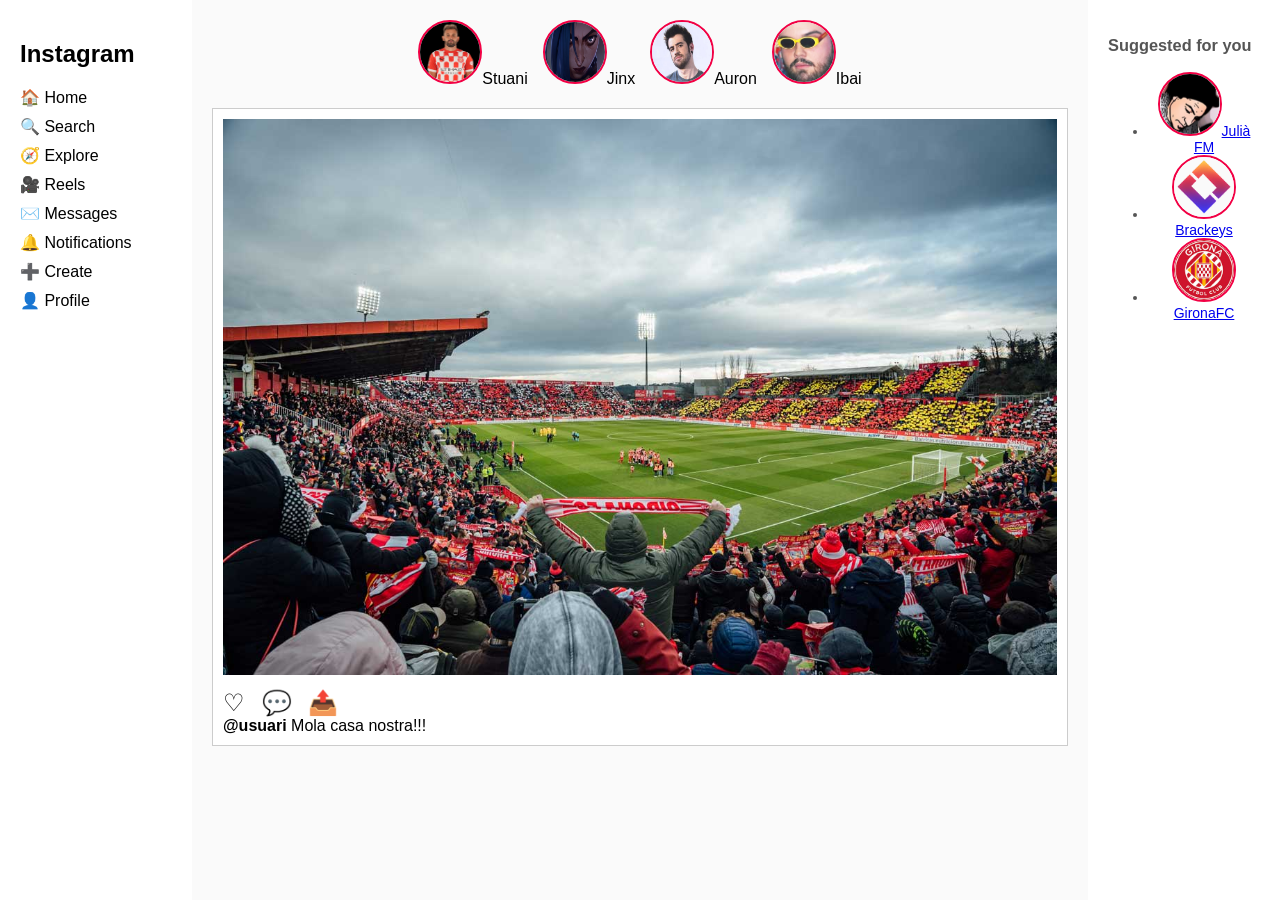
==== 04_task/index.html @ f1cdd02f "Add files via upload" ====
<!DOCTYPE html>
<html lang="ca">
<head>
    <meta charset="UTF-8">
    <meta name="viewport" content="width=device-width, initial-scale=1.0">
    <title>Instagram</title>
    <link rel="stylesheet" href="style.css">
    <script defer src="script.js"></script>
</head>
<body>
    <div class="container">
        <aside class="sidebar-left">
            <h2>Instagram</h2>
            <nav>
                <a href="#">🏠 Home</a>
                <a href="#">🔍 Search</a>
                <a href="#">🧭 Explore</a>
                <a href="#">🎥 Reels</a>
                <a href="#">✉️ Messages</a>
                <a href="#">🔔 Notifications</a>
                <a href="#">➕ Create</a>
                <a href="#">👤 Profile</a>
            </nav>
        </aside>

        <main>
            <div class="stories">
                <div class="story"><img src="img/user1.png"><span>Stuani</span></div>
                <div class="story"><img src="img/user2.png"><span>Jinx</span></div>
                <div class="story"><img src="img/user3.png"><span>Auron</span></div>
                <div class="story"><img src="img/user4.png"><span>Ibai</span></div>
            </div>

            <div class="post">
                <div class="post-img">
                    <img src="img/post1.jpg" alt="Publicació">
                </div>
                <div class="post-actions">
                    <span class="icon heart">♡</span>
                    <span class="icon">💬</span>
                    <span class="icon">📤</span>
                </div>
                <div class="post-caption">
                    <strong>@usuari</strong> Mola casa nostra!!!
                </div>
            </div>
        </main>

        <aside class="sidebar-right">
            <h3>Suggested for you</h3>
            <ul>
                <li><a href="https://www.youtube.com/@julianfernandezmartinez5844"><div class="story"><img src="img/user5.png"><span>Julià FM</span></div></a></li>
                <li><a href="https://www.youtube.com/@Brackeys"><div class="story"><img src="img/user6.png"><span>Brackeys</span></div></a></li>
                <li><a href="https://drive.google.com/drive/folders/1IlvHCIW65Ceyk34OA_nxalw5U4s62rRo?usp=sharing"><div class="story"><img src="img/user7.png"><span>GironaFC</span></div></a></li>
            </ul>

        </aside>
    </div>
</body>
</html>
---- 04_task/style.css ----
body {
    margin: 0;
    font-family: Arial, sans-serif;
    background: #fafafa;
}

.container {
    display: flex;
    justify-content: space-between;
}

.sidebar-left, .sidebar-right {
    width: 15%;
    padding: 20px;
    background: #fff;
    height: 100vh;
    box-sizing: border-box;
}

.sidebar-left h2 {
    font-size: 24px;
    margin-bottom: 20px;
}

.sidebar-left nav a {
    display: block;
    margin: 10px 0;
    text-decoration: none;
    color: black;
}

.sidebar-right {
    font-size: 14px;
    color: #555;
}

main {
    width: 70%;
    padding: 20px;
    box-sizing: border-box;
}

.stories {
    display: flex;
    justify-content: center;
    gap: 15px;
    margin-bottom: 20px;
}

.story {
    text-align: center;
}

.story img {
    width: 60px;
    height: 60px;
    border-radius: 50%;
    border: 2px solid #f20044;
}

.post {
    background: white;
    padding: 10px;
    margin-bottom: 20px;
    border: 1px solid #ccc;
}

.post-img img {
    width: 100%;
}

.post-actions {
    margin-top: 10px;
    font-size: 24px;
}

.icon {
    margin-right: 10px;
    cursor: pointer;
}

.heart.clicked {
    color: red;
}
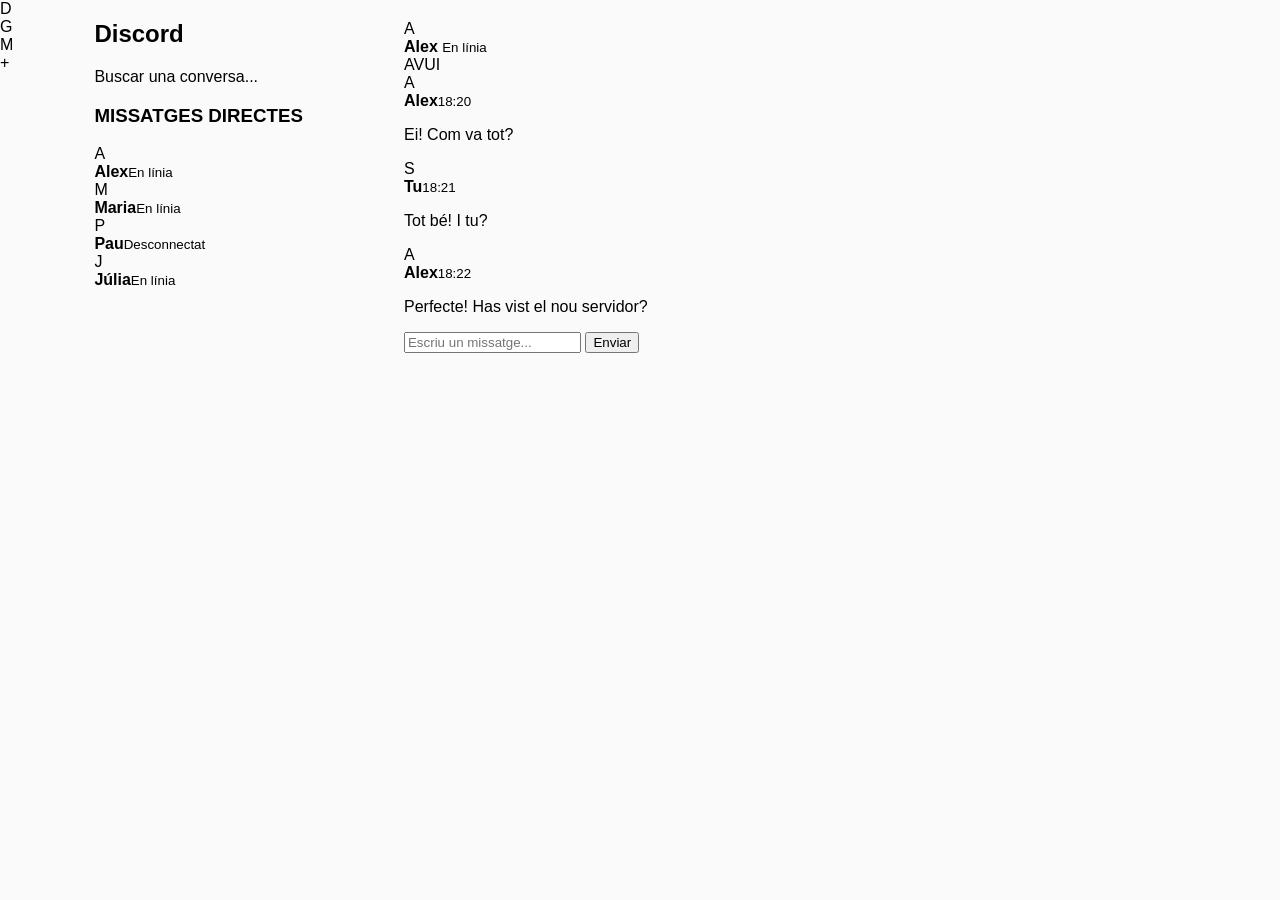
==== commit 0f959f32: "Update task 4 with a simple Discord-style chat" ====
--- a/04_task/index.html
+++ b/04_task/index.html
@@ -1,61 +1,83 @@
-    
 <!DOCTYPE html>
 <html lang="ca">
 <head>
     <meta charset="UTF-8">
     <meta name="viewport" content="width=device-width, initial-scale=1.0">
-    <title>Instagram</title>
+    <title>Discord</title>
     <link rel="stylesheet" href="style.css">
     <script defer src="script.js"></script>
 </head>
 <body>
     <div class="container">
-        <aside class="sidebar-left">
-            <h2>Instagram</h2>
-            <nav>
-                <a href="#">🏠 Home</a>
-                <a href="#">🔍 Search</a>
-                <a href="#">🧭 Explore</a>
-                <a href="#">🎥 Reels</a>
-                <a href="#">✉️ Messages</a>
-                <a href="#">🔔 Notifications</a>
-                <a href="#">➕ Create</a>
-                <a href="#">👤 Profile</a>
-            </nav>
+        <aside class="servers">
+            <div class="server active">D</div>
+            <div class="server">G</div>
+            <div class="server">M</div>
+            <div class="add-server">+</div>
         </aside>
 
-        <main>
-            <div class="stories">
-                <div class="story"><img src="img/user1.png"><span>Stuani</span></div>
-                <div class="story"><img src="img/user2.png"><span>Jinx</span></div>
-                <div class="story"><img src="img/user3.png"><span>Auron</span></div>
-                <div class="story"><img src="img/user4.png"><span>Ibai</span></div>
+        <aside class="sidebar">
+            <h2>Discord</h2>
+            <div class="search">Buscar una conversa...</div>
+
+            <h3>MISSATGES DIRECTES</h3>
+            <div class="friend active" data-name="Alex" data-status="En línia">
+                <div class="avatar blue">A</div>
+                <div><strong>Alex</strong><small>En línia</small></div>
             </div>
+            <div class="friend" data-name="Maria" data-status="En línia">
+                <div class="avatar pink">M</div>
+                <div><strong>Maria</strong><small>En línia</small></div>
+            </div>
+            <div class="friend" data-name="Pau" data-status="Desconnectat">
+                <div class="avatar green">P</div>
+                <div><strong>Pau</strong><small>Desconnectat</small></div>
+            </div>
+            <div class="friend" data-name="Júlia" data-status="En línia">
+                <div class="avatar purple">J</div>
+                <div><strong>Júlia</strong><small>En línia</small></div>
+            </div>
+        </aside>
 
-            <div class="post">
-                <div class="post-img">
-                    <img src="img/post1.jpg" alt="Publicació">
+        <main class="chat">
+            <header class="chat-header">
+                <div class="avatar blue" id="header-avatar">A</div>
+                <div>
+                    <strong id="chat-name">Alex</strong>
+                    <small id="chat-status">En línia</small>
                 </div>
-                <div class="post-actions">
-                    <span class="icon heart">♡</span>
-                    <span class="icon">💬</span>
-                    <span class="icon">📤</span>
+            </header>
+
+            <section class="messages" id="messages">
+                <div class="day">AVUI</div>
+                <div class="message">
+                    <div class="avatar blue">A</div>
+                    <div class="message-content">
+                        <div class="message-info"><strong>Alex</strong><small>18:20</small></div>
+                        <p>Ei! Com va tot?</p>
+                    </div>
                 </div>
-                <div class="post-caption">
-                    <strong>@usuari</strong> Mola casa nostra!!!
+                <div class="message mine">
+                    <div class="avatar purple">S</div>
+                    <div class="message-content">
+                        <div class="message-info"><strong>Tu</strong><small>18:21</small></div>
+                        <p>Tot bé! I tu?</p>
+                    </div>
                 </div>
-            </div>
+                <div class="message">
+                    <div class="avatar blue">A</div>
+                    <div class="message-content">
+                        <div class="message-info"><strong>Alex</strong><small>18:22</small></div>
+                        <p>Perfecte! Has vist el nou servidor?</p>
+                    </div>
+                </div>
+            </section>
+
+            <form class="message-form" id="message-form">
+                <input type="text" id="message-input" placeholder="Escriu un missatge..." autocomplete="off">
+                <button type="submit">Enviar</button>
+            </form>
         </main>
-
-        <aside class="sidebar-right">
-            <h3>Suggested for you</h3>
-            <ul>
-                <li><a href="https://www.youtube.com/@julianfernandezmartinez5844"><div class="story"><img src="img/user5.png"><span>Julià FM</span></div></a></li>
-                <li><a href="https://www.youtube.com/@Brackeys"><div class="story"><img src="img/user6.png"><span>Brackeys</span></div></a></li>
-                <li><a href="https://drive.google.com/drive/folders/1IlvHCIW65Ceyk34OA_nxalw5U4s62rRo?usp=sharing"><div class="story"><img src="img/user7.png"><span>GironaFC</span></div></a></li>
-            </ul>
-
-        </aside>
     </div>
 </body>
 </html>
